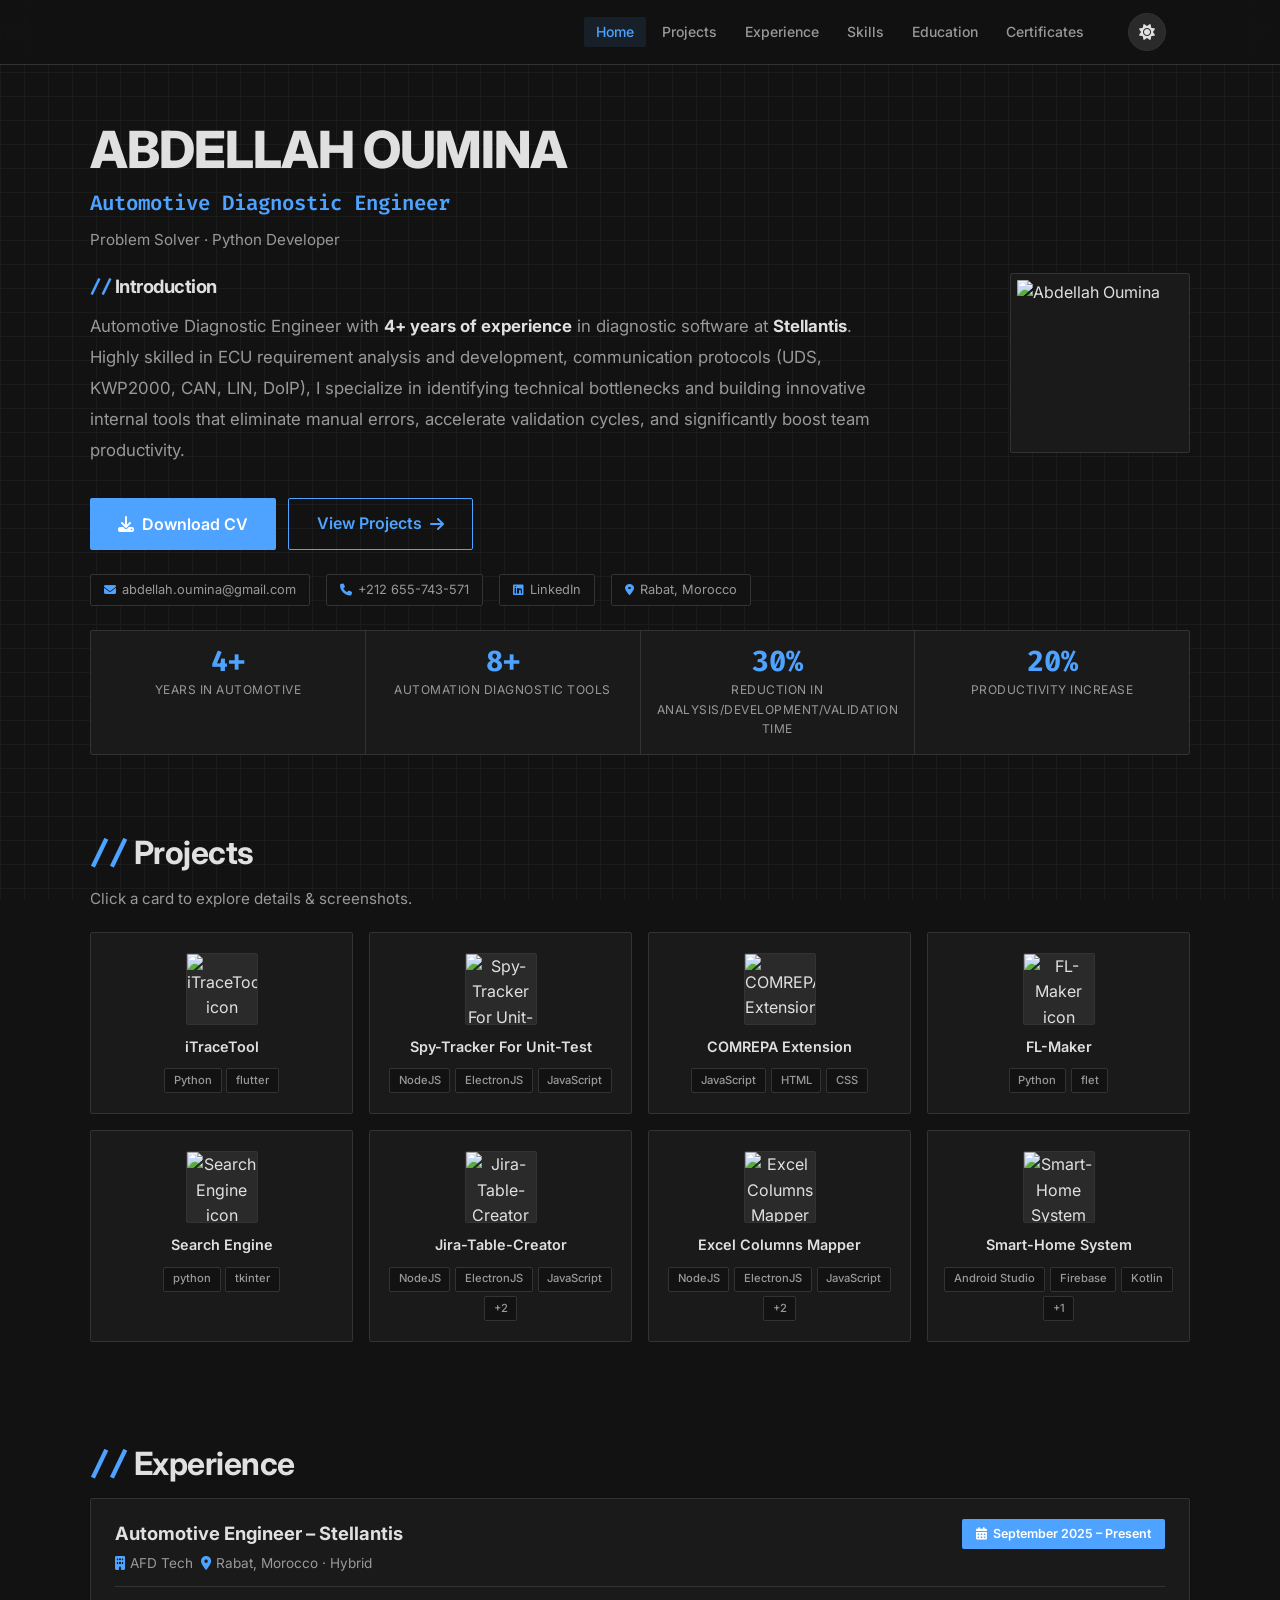
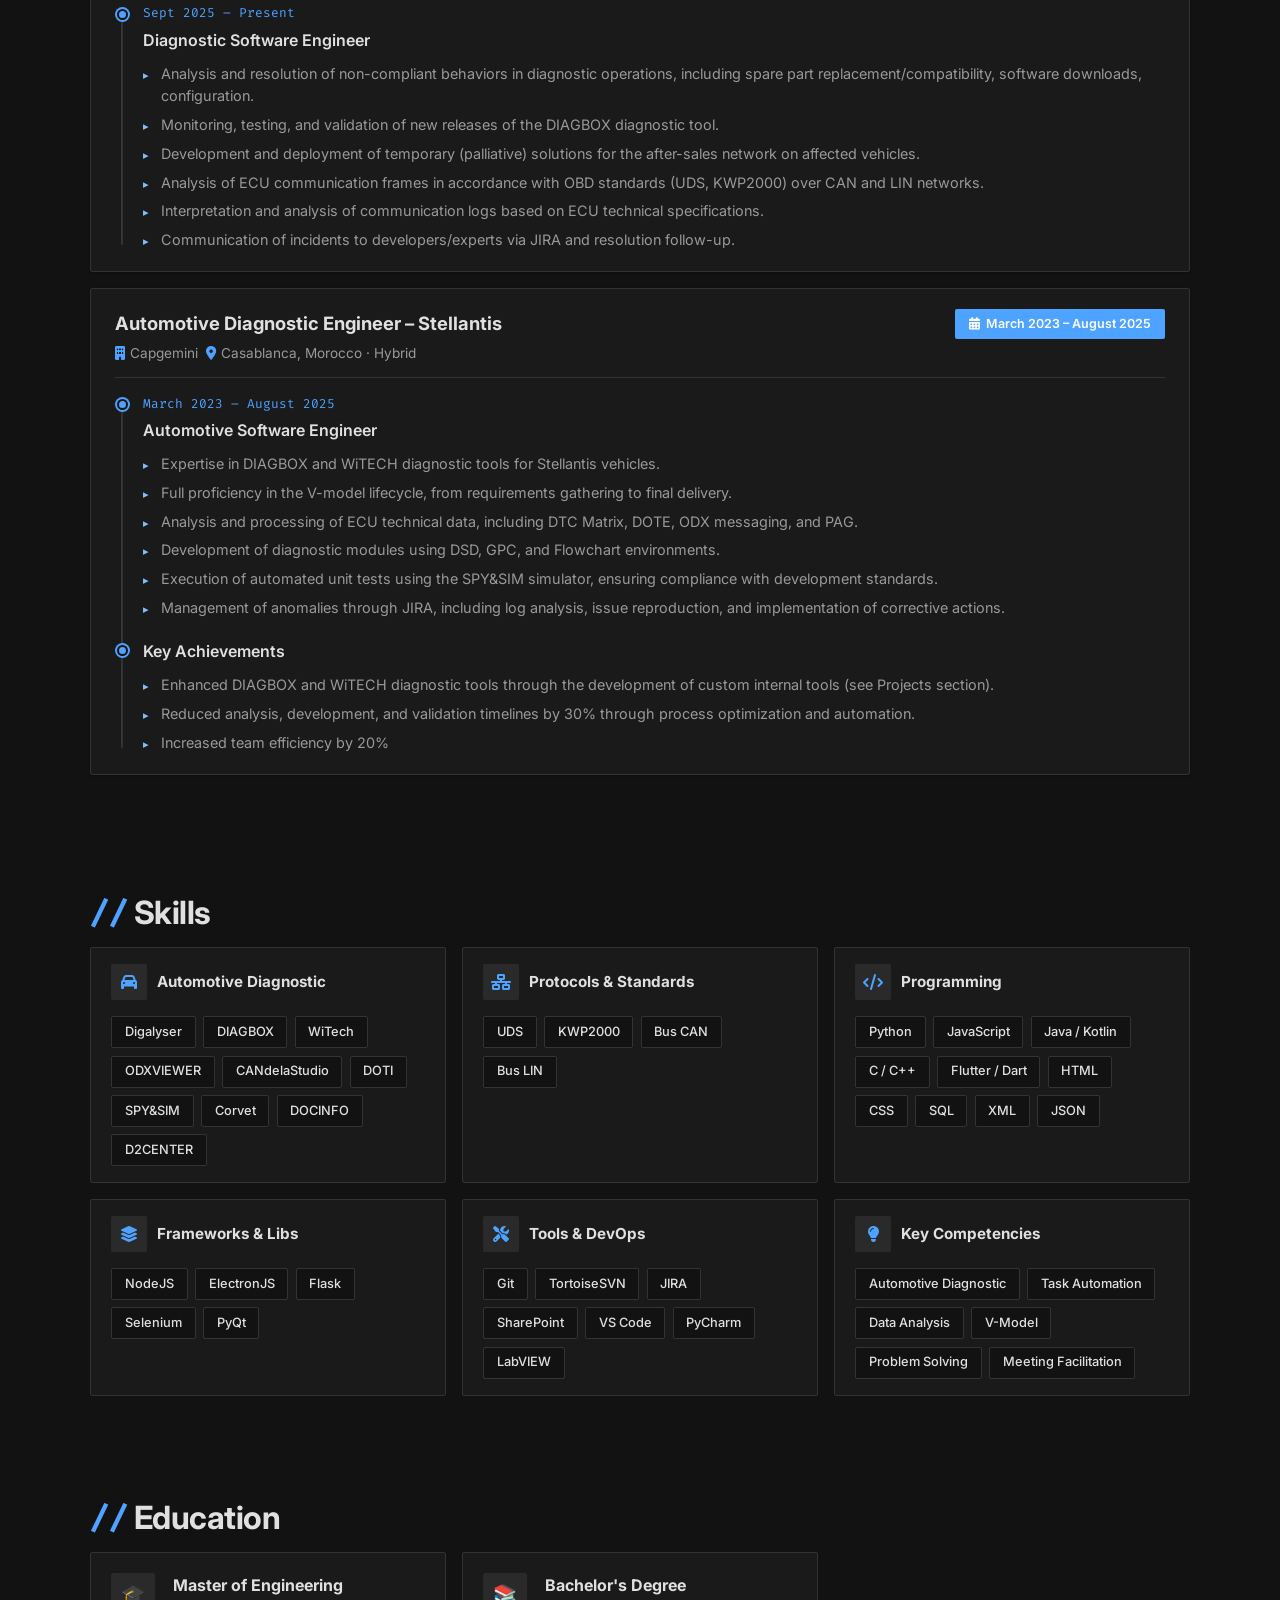
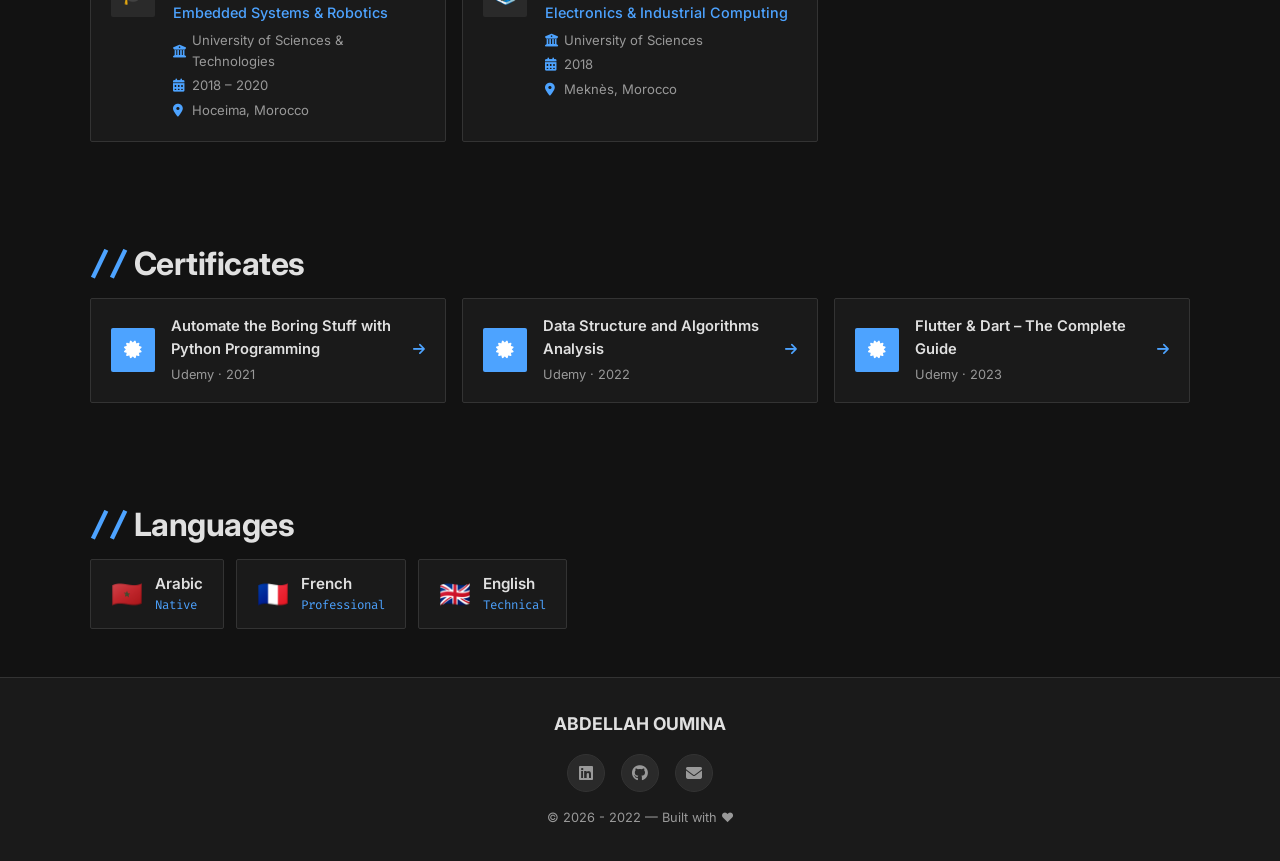
==== index.html @ 2c4d7de6 "new version" ====
<!DOCTYPE html>
<html lang="en">

<head>
  <meta charset="UTF-8" />
  <meta name="viewport" content="width=device-width, initial-scale=1.0" />
  <meta name="description"
    content="Abdellah Oumina – Automotive Software Diagnostic Engineer & Python/JS Developer based in Casablanca, Morocco." />
  <meta name="keywords"
    content="Abdellah Oumina, Automotive Software Engineer, Python Developer, ECU Diagnostic, Portfolio" />
  <meta property="og:title" content="Abdellah Oumina – Portfolio" />
  <meta property="og:description" content="Automotive Software Diagnostic Engineer · Python · JavaScript" />
  <meta property="og:image" content="assets/Thumbnail.png" />
  <meta property="og:url" content="https://abdellah-oumina.github.io/my_resume/" />
  <meta property="og:type" content="website" />

  <title>Abdellah Oumina – Portfolio</title>

  <!-- Fonts -->
  <link rel="preconnect" href="https://fonts.googleapis.com" />
  <link rel="preconnect" href="https://fonts.gstatic.com" crossorigin />
  <link
    href="https://fonts.googleapis.com/css2?family=Inter:wght@300;400;500;600;700;800&family=Fira+Code:wght@400;500&display=swap"
    rel="stylesheet" />

  <!-- Icons -->
  <link rel="stylesheet" href="https://cdnjs.cloudflare.com/ajax/libs/font-awesome/6.5.0/css/all.min.css" />

  <link rel="stylesheet" href="styles.css" />
</head>

<body class="dark">

  <!-- ── Navbar ─────────────────────────────────────────── -->
  <nav id="navbar" role="navigation" aria-label="Main navigation">
    <div class="nav-inner">
      <ul class="nav-links" id="nav-links">
        <li><a href="#hero" class="nav-link active">Home</a></li>
        <li><a href="#projects" class="nav-link">Projects</a></li>
        <li><a href="#experience" class="nav-link">Experience</a></li>
        <li><a href="#skills" class="nav-link">Skills</a></li>
        <li><a href="#education" class="nav-link">Education</a></li>
        <li><a href="#certificates" class="nav-link">Certificates</a></li>
      </ul>
      <div class="nav-actions">
        <button id="themeToggle" class="icon-btn" aria-label="Toggle dark/light mode" title="Toggle theme">
          <i class="fas fa-moon"></i>
        </button>

        <button id="menuToggle" class="icon-btn menu-toggle" aria-label="Toggle menu" aria-expanded="false">
          <i class="fas fa-bars"></i>
        </button>
      </div>
    </div>
    <!-- Mobile drawer -->
    <ul class="nav-drawer" id="nav-drawer" aria-hidden="true"></ul>
  </nav>

  <!-- ── Hero ───────────────────────────────────────────── -->
  <section id="hero" class="hero" aria-label="Introduction">
    <div class="hero-inner">
      <div class="hero-text">
        <h1 id="hero-name" class="hero-name">Loading…</h1>
        <h2 id="hero-title" class="hero-title"></h2>
        <p id="hero-subtitle" class="hero-subtitle"></p>

        <div class="hero-intro reveal" style="margin-bottom: 2rem;">
          <h3 class="section-title" style="font-size: 1.15rem; margin-bottom: 0.5rem; color: var(--text);"><span
              class="accent">//</span> Introduction</h3>
          <p id="about-text" class="about-text"></p>
        </div>

        <div class="hero-cta">
          <button id="hero-cv-btn" class="btn-primary large">
            <i class="fas fa-download"></i> Download CV
          </button>
          <a href="#projects" class="btn-ghost large">
            View Projects <i class="fas fa-arrow-right"></i>
          </a>
        </div>
        <div id="hero-contact" class="hero-contact-row"></div>
      </div>
      <div class="hero-photo-wrapper">
        <img id="hero-img" src="" alt="Abdellah Oumina" class="hero-photo" />
      </div>
    </div>
    <!-- Stats -->
    <div id="hero-stats" class="hero-stats-bar"></div>
  </section>

  <!-- ── Projects ───────────────────────────────────────── -->
  <section id="projects" class="section" aria-label="Projects">
    <div class="section-inner">
      <h2 class="section-title"><span class="accent">//</span> Projects</h2>
      <p class="section-sub">Click a card to explore details &amp; screenshots.</p>
      <div id="projects-grid" class="projects-grid"></div>
    </div>
  </section>

  <!-- ── Experience ─────────────────────────────────────── -->
  <section id="experience" class="section" aria-label="Professional Experience">
    <div class="section-inner">
      <h2 class="section-title"><span class="accent">//</span> Experience</h2>
      <div id="experience-container"></div>
    </div>
  </section>

  <!-- ── Skills ─────────────────────────────────────────── -->
  <section id="skills" class="section" aria-label="Skills">
    <div class="section-inner">
      <h2 class="section-title"><span class="accent">//</span> Skills</h2>
      <div id="skills-container" class="skills-container"></div>
    </div>
  </section>

  <!-- ── Education ──────────────────────────────────────── -->
  <section id="education" class="section" aria-label="Education">
    <div class="section-inner">
      <h2 class="section-title"><span class="accent">//</span> Education</h2>
      <div id="edu-container" class="edu-container"></div>
    </div>
  </section>

  <!-- ── Certificates ───────────────────────────────────── -->
  <section id="certificates" class="section" aria-label="Certificates">
    <div class="section-inner">
      <h2 class="section-title"><span class="accent">//</span> Certificates</h2>
      <div id="certs-container" class="certs-grid"></div>
    </div>
  </section>

  <!-- ── Languages ──────────────────────────────────────── -->
  <section id="languages" class="section" aria-label="Languages">
    <div class="section-inner">
      <h2 class="section-title"><span class="accent">//</span> Languages</h2>
      <div id="lang-container" class="lang-grid"></div>
    </div>
  </section>

  <!-- ── Footer ─────────────────────────────────────────── -->
  <footer class="footer">
    <div class="footer-inner">
      <p id="footer-name" class="footer-brand"></p>
      <div id="footer-links" class="footer-links"></div>
      <p class="footer-copy">© <span id="year"></span> — Built with ❤️</p>
    </div>
  </footer>

  <!-- ── Project Modal ──────────────────────────────────── -->
  <div id="project-modal" class="modal-overlay" role="dialog" aria-modal="true" aria-labelledby="modal-project-title"
    aria-hidden="true">
    <div class="modal-box">
      <button class="modal-close" id="modal-close-btn" aria-label="Close modal">&times;</button>
      <div class="modal-header">
        <img id="modal-icon" src="" alt="" class="modal-icon" />
        <div>
          <h3 id="modal-project-title" class="modal-title"></h3>
          <div id="modal-tech" class="modal-tech"></div>
        </div>
      </div>
      <p id="modal-desc" class="modal-desc"></p>
      <div id="modal-gallery" class="modal-gallery"></div>
    </div>
  </div>

  <!-- ── Image Lightbox ─────────────────────────────────── -->
  <div id="lightbox" class="lightbox" role="dialog" aria-modal="true" aria-label="Image preview" aria-hidden="true">
    <button class="lb-nav lb-prev" id="lb-prev" aria-label="Previous image"><i class="fas fa-chevron-left"></i></button>
    <img id="lb-img" src="" alt="Preview" class="lb-img" />
    <button class="lb-nav lb-next" id="lb-next" aria-label="Next image"><i class="fas fa-chevron-right"></i></button>
    <button class="lb-close" id="lb-close" aria-label="Close preview">&times;</button>
    <div class="lb-counter" id="lb-counter"></div>
  </div>

  <!-- Scripts (order matters: data first, then app) -->
  <script src="data.js"></script>
  <script src="app.js"></script>
</body>

</html>
---- styles.css ----
/* ============================================================
   DESIGN TOKENS
   ============================================================ */
:root {
  /* Palette – Classic Light */
  --bg: #ffffff;
  --bg-alt: #f9f9f9;
  --surface: #ffffff;
  --surface-2: #f2f2f2;
  --border: #e0e0e0;
  --text: #333333;
  --text-muted: #666666;
  --accent: #0056b3;
  --accent-2: #003d82;
  --accent-glow: rgba(0, 86, 179, .1);
  --nav-bg: rgba(255, 255, 255, .95);
  --card-shadow: 0 1px 3px rgba(0, 0, 0, .1);
  --card-hover: 0 4px 6px rgba(0, 0, 0, .15);

  /* Shared - Classic Sharp Corners */
  --radius: 2px;
  --radius-sm: 2px;
  --radius-pill: 2px;
  --transition: .2s ease;
  --max-w: 1100px;
  --nav-h: 64px;
  --font: 'Inter', system-ui, sans-serif;
  --mono: 'Fira Code', 'Courier New', monospace;
}

/* Dark theme */
body.dark {
  --bg: #121212;
  --bg-alt: #1e1e1e;
  --surface: #1a1a1a;
  --surface-2: #2a2a2a;
  --border: #333333;
  --text: #e0e0e0;
  --text-muted: #999999;
  --accent: #4da3ff;
  --accent-2: #80bfff;
  --accent-glow: rgba(77, 163, 255, .1);
  --nav-bg: rgba(18, 18, 18, .95);
  --card-shadow: 0 1px 3px rgba(0, 0, 0, .3);
  --card-hover: 0 4px 6px rgba(0, 0, 0, .4);
}

/* ============================================================
   RESET & BASE
   ============================================================ */
*,
*::before,
*::after {
  box-sizing: border-box;
  margin: 0;
  padding: 0;
}

html {
  scroll-behavior: smooth;
  font-size: 16px;
}

body {
  font-family: var(--font);
  background: var(--bg);
  color: var(--text);
  line-height: 1.6;
  transition: background var(--transition), color var(--transition);
  overflow-x: hidden;
  position: relative;
}

body::before {
  content: '';
  position: fixed;
  inset: 0;
  background-image:
    linear-gradient(var(--border) 1px, transparent 1px),
    linear-gradient(90deg, var(--border) 1px, transparent 1px);
  background-size: 24px 24px;
  opacity: 0.3;
  pointer-events: none;
  z-index: -1;
}

img {
  display: block;
  max-width: 100%;
}

a {
  color: inherit;
  text-decoration: none;
}

ul {
  list-style: none;
}

button {
  font-family: inherit;
  cursor: pointer;
  border: none;
  background: none;
}

/* scrollbar */
::-webkit-scrollbar {
  width: 6px;
}

::-webkit-scrollbar-track {
  background: var(--bg);
}

::-webkit-scrollbar-thumb {
  background: var(--accent);
  border-radius: 3px;
}

/* ============================================================
   TYPOGRAPHY HELPERS
   ============================================================ */
.accent {
  color: var(--accent);
  font-family: var(--mono);
}

.section-title {
  font-size: clamp(1.5rem, 3vw, 2rem);
  font-weight: 700;
  margin-bottom: .5rem;
  letter-spacing: -.5px;
}

.section-sub {
  color: var(--text-muted);
  margin-bottom: 1.25rem;
  font-size: .95rem;
}

/* ============================================================
   BUTTONS
   ============================================================ */
.btn-primary {
  display: inline-flex;
  align-items: center;
  gap: .5rem;
  background: var(--accent);
  color: #fff;
  padding: .55rem 1.25rem;
  border-radius: var(--radius-sm);
  font-size: .9rem;
  font-weight: 600;
  transition: box-shadow var(--transition), background var(--transition);
}

.btn-primary:hover {
  background: var(--accent-2);
}

.btn-primary.large {
  padding: .75rem 1.75rem;
  font-size: 1rem;
}

.btn-ghost {
  display: inline-flex;
  align-items: center;
  gap: .5rem;
  border: 1px solid var(--accent);
  color: var(--accent);
  padding: .55rem 1.25rem;
  border-radius: var(--radius-sm);
  font-size: .9rem;
  font-weight: 600;
  transition: background var(--transition), color var(--transition);
}

.btn-ghost:hover {
  background: var(--accent);
  color: #fff;
}

.btn-ghost.large {
  padding: .75rem 1.75rem;
  font-size: 1rem;
}

.icon-btn {
  width: 38px;
  height: 38px;
  border-radius: 50%;
  display: flex;
  align-items: center;
  justify-content: center;
  background: var(--surface-2);
  color: var(--text);
  font-size: 1rem;
  transition: background var(--transition), transform var(--transition);
  border: 1px solid var(--border);
}

.icon-btn:hover {
  background: var(--accent);
  color: #fff;
  transform: scale(1.1);
}

/* ============================================================
   NAVBAR
   ============================================================ */
#navbar {
  position: fixed;
  top: 0;
  left: 0;
  right: 0;
  z-index: 900;
  background: var(--nav-bg);
  backdrop-filter: blur(16px);
  -webkit-backdrop-filter: blur(16px);
  border-bottom: 1px solid var(--border);
  transition: box-shadow var(--transition);
}

#navbar.scrolled {
  box-shadow: 0 4px 24px rgba(0, 0, 0, .15);
}

.nav-inner {
  max-width: var(--max-w);
  margin: 0 auto;
  height: var(--nav-h);
  padding: 0 1.5rem;
  display: flex;
  align-items: center;
  gap: 1rem;
}

.nav-logo {
  font-weight: 800;
  font-size: 1.2rem;
  color: var(--accent);
  letter-spacing: 1px;
  flex-shrink: 0;
}

.nav-links {
  display: flex;
  gap: .25rem;
  margin-left: auto;
}

.nav-link {
  padding: .4rem .75rem;
  border-radius: var(--radius-sm);
  font-size: .875rem;
  font-weight: 500;
  color: var(--text-muted);
  transition: color var(--transition), background var(--transition);
}

.nav-link:hover,
.nav-link.active {
  color: var(--accent);
  background: var(--accent-glow);
}

.nav-actions {
  display: flex;
  align-items: center;
  gap: .5rem;
  margin-left: 1rem;
}

.menu-toggle {
  display: none;
}

/* Mobile drawer */
.nav-drawer {
  display: none;
  flex-direction: column;
  gap: .25rem;
  padding: .75rem 1.5rem 1rem;
  border-top: 1px solid var(--border);
}

.nav-drawer.open {
  display: flex;
}

.nav-drawer .nav-link {
  display: block;
  padding: .6rem .75rem;
  font-size: .95rem;
}

/* ============================================================
   HERO
   ============================================================ */
.hero {
  position: relative;
  min-height: auto;
  display: flex;
  flex-direction: column;
  justify-content: center;
  padding: calc(var(--nav-h) + 3.5rem) 1.5rem 1.5rem;
  overflow: hidden;
}

.hero-inner {
  position: relative;
  max-width: var(--max-w);
  margin: 0 auto;
  width: 100%;
  display: flex;
  align-items: center;
  gap: 3rem;
}

.hero-text {
  flex: 1;
}

.hero-greeting {
  font-size: 1.1rem;
  color: var(--text-muted);
  margin-bottom: .5rem;
}

.hero-name {
  font-size: clamp(2rem, 5vw, 3.2rem);
  font-weight: 800;
  letter-spacing: -1px;
  color: var(--text);
  line-height: 1.15;
  margin-bottom: .5rem;
}

.hero-title {
  font-size: clamp(1rem, 2.5vw, 1.3rem);
  font-weight: 600;
  color: var(--accent);
  font-family: var(--mono);
  margin-bottom: .5rem;
}

.hero-subtitle {
  color: var(--text-muted);
  font-size: .95rem;
  margin-bottom: 1.25rem;
  max-width: 480px;
}

.hero-cta {
  display: flex;
  flex-wrap: wrap;
  gap: .75rem;
  margin-bottom: 1.5rem;
}

.hero-contact-row {
  display: flex;
  flex-wrap: wrap;
  gap: 1rem;
  margin-top: .5rem;
}

.contact-chip {
  display: inline-flex;
  align-items: center;
  gap: .4rem;
  font-size: .8rem;
  color: var(--text-muted);
  background: var(--bg);
  border: 1px solid var(--border);
  border-radius: var(--radius-sm);
  padding: .3rem .8rem;
  transition: color var(--transition), border-color var(--transition);
}

.contact-chip i {
  color: var(--accent);
  font-size: .75rem;
}

.contact-chip:hover {
  color: var(--accent);
  border-color: var(--accent);
}

/* Photo */
.hero-photo-wrapper {
  position: relative;
  flex-shrink: 0;
  width: 180px;
  height: 180px;
  border-radius: var(--radius);
  background: var(--surface);
  border: 1px solid var(--border);
  padding: 6px;
  display: flex;
  align-items: center;
  justify-content: center;
}

.hero-photo-ring {
  display: none;
}

.hero-photo {
  width: 100%;
  height: 100%;
  border-radius: calc(var(--radius) - 1px);
  object-fit: cover;
  display: block;
}

/* Stats bar */
.hero-stats-bar {
  position: relative;
  max-width: var(--max-w);
  margin: 1.5rem auto 0;
  width: 100%;
  display: grid;
  grid-template-columns: repeat(4, 1fr);
  gap: 1px;
  background: var(--border);
  border: 1px solid var(--border);
  border-radius: var(--radius);
  overflow: hidden;
}

.stat-item {
  background: var(--surface);
  padding: 1rem;
  text-align: center;
  transition: background var(--transition);
}

.stat-item:hover {
  background: var(--surface-2);
}

.stat-value {
  font-size: 1.8rem;
  font-weight: 800;
  color: var(--accent);
  line-height: 1;
  font-family: var(--mono);
}

.stat-label {
  font-size: .75rem;
  color: var(--text-muted);
  margin-top: .3rem;
  text-transform: uppercase;
  letter-spacing: .5px;
}

/* ============================================================
   SECTIONS
   ============================================================ */
.section {
  padding: 3rem 1.5rem;
}

.section-inner {
  max-width: var(--max-w);
  margin: 0 auto;
}

/* About */
.about-text {
  font-size: 1.05rem;
  line-height: 1.85;
  color: var(--text-muted);
  max-width: 800px;
  padding: 0;
}

.about-text strong {
  color: var(--text);
}

/* ============================================================
   EXPERIENCE
   ============================================================ */
.exp-card {
  background: var(--surface);
  border: 1px solid var(--border);
  border-radius: var(--radius);
  padding: 1.25rem 1.5rem;
  margin-bottom: 1rem;
  box-shadow: var(--card-shadow);
}

.exp-header {
  display: flex;
  align-items: flex-start;
  justify-content: space-between;
  flex-wrap: wrap;
  gap: .5rem;
  margin-bottom: 1rem;
  padding-bottom: .75rem;
  border-bottom: 1px solid var(--border);
}

.exp-title {
  font-size: 1.15rem;
  font-weight: 700;
  color: var(--text);
  margin-bottom: .25rem;
}

.exp-meta {
  font-size: .85rem;
  color: var(--text-muted);
  display: flex;
  flex-wrap: wrap;
  gap: .5rem;
  align-items: center;
}

.exp-meta span {
  display: flex;
  align-items: center;
  gap: .3rem;
}

.exp-meta i {
  color: var(--accent);
}

.exp-badge {
  font-size: .78rem;
  font-weight: 600;
  background: var(--accent);
  color: #fff;
  padding: .3rem .85rem;
  border-radius: var(--radius-sm);
  white-space: nowrap;
  flex-shrink: 0;
}

/* Timeline */
.timeline {
  position: relative;
  padding-left: 1.75rem;
}

.timeline::before {
  content: '';
  position: absolute;
  left: 6px;
  top: 6px;
  bottom: 6px;
  width: 2px;
  background: var(--border);
  border-radius: 1px;
}

.timeline-item {
  position: relative;
  margin-bottom: 1.25rem;
}

.timeline-item:last-child {
  margin-bottom: 0;
}

.timeline-item::before {
  content: '';
  position: absolute;
  left: -1.64rem;
  top: .35rem;
  width: 11px;
  height: 11px;
  border-radius: 50%;
  background: var(--accent);
  border: 2px solid var(--bg);
  box-shadow: 0 0 0 2px var(--accent);
}

.timeline-period {
  font-size: .8rem;
  font-family: var(--mono);
  color: var(--accent);
  margin-bottom: .25rem;
}

.timeline-role {
  font-size: 1rem;
  font-weight: 600;
  color: var(--text);
  margin-bottom: .6rem;
}

.timeline-list {
  list-style: none;
  display: flex;
  flex-direction: column;
  gap: .4rem;
}

.timeline-list li {
  position: relative;
  padding-left: 1.1rem;
  font-size: .9rem;
  color: var(--text-muted);
  line-height: 1.55;
}

.timeline-list li::before {
  content: '▸';
  position: absolute;
  left: 0;
  color: var(--accent-2);
  font-size: .7rem;
  top: .25rem;
}

.timeline-list li strong {
  color: var(--text);
}

/* ============================================================
   PROJECTS GRID
   ============================================================ */
.projects-grid {
  display: grid;
  grid-template-columns: repeat(auto-fill, minmax(210px, 1fr));
  gap: 1rem;
}

.project-card {
  background: var(--surface);
  border: 1px solid var(--border);
  border-radius: var(--radius);
  padding: 1.25rem 1rem;
  display: flex;
  flex-direction: column;
  align-items: center;
  gap: .65rem;
  text-align: center;
  cursor: pointer;
  transition: transform var(--transition), box-shadow var(--transition), border-color var(--transition);
}

.project-card:hover {
  transform: translateY(-2px);
  border-color: var(--accent);
}

.project-icon-wrap {
  width: 72px;
  height: 72px;
  border-radius: var(--radius-sm);
  overflow: hidden;
  display: flex;
  align-items: center;
  justify-content: center;
  background: var(--surface-2);
  border: 1px solid var(--border);
}

.project-icon-wrap img {
  width: 100%;
  height: 100%;
  object-fit: contain;
}

.project-card-name {
  font-size: .9rem;
  font-weight: 600;
  color: var(--text);
}

.project-card-tags {
  display: flex;
  flex-wrap: wrap;
  gap: .3rem;
  justify-content: center;
}

.tag {
  font-size: .7rem;
  font-weight: 500;
  padding: .15rem .55rem;
  border-radius: var(--radius-sm);
  background: var(--bg);
  color: var(--text-muted);
  border: 1px solid var(--border);
}

.tag.accent-tag {
  background: var(--surface);
  color: var(--accent);
  border-color: var(--accent);
}

/* ============================================================
   SKILLS
   ============================================================ */
.skills-container {
  display: grid;
  grid-template-columns: repeat(auto-fill, minmax(280px, 1fr));
  gap: 1rem;
}

.skill-card {
  background: var(--surface);
  border: 1px solid var(--border);
  border-radius: var(--radius);
  padding: 1rem 1.25rem;
  transition: box-shadow var(--transition), transform var(--transition);
}

.skill-card:hover {
  transform: translateY(-2px);
  border-color: var(--accent);
}

.skill-card-header {
  display: flex;
  align-items: center;
  gap: .65rem;
  margin-bottom: 1rem;
}

.skill-card-icon {
  width: 36px;
  height: 36px;
  display: flex;
  align-items: center;
  justify-content: center;
  border-radius: var(--radius-sm);
  background: var(--surface-2);
  color: var(--accent);
  font-size: 1rem;
  flex-shrink: 0;
}

.skill-card-header h3 {
  font-size: .95rem;
  font-weight: 700;
  color: var(--text);
}

.skill-tags {
  display: flex;
  flex-wrap: wrap;
  gap: .45rem;
}

.skill-badge {
  font-size: .8rem;
  font-weight: 500;
  padding: .3rem .8rem;
  border-radius: var(--radius-sm);
  background: var(--bg);
  color: var(--text);
  border: 1px solid var(--border);
  transition: background var(--transition), color var(--transition), border-color var(--transition);
}

.skill-badge:hover {
  background: var(--surface-2);
  color: var(--accent);
  border-color: var(--accent);
}

/* ============================================================
   EDUCATION
   ============================================================ */
.edu-container {
  display: grid;
  grid-template-columns: repeat(auto-fill, minmax(340px, 1fr));
  gap: 1rem;
}

.edu-card {
  background: var(--surface);
  border: 1px solid var(--border);
  border-radius: var(--radius);
  padding: 1.25rem;
  display: flex;
  gap: 1.1rem;
  transition: box-shadow var(--transition), transform var(--transition);
}

.edu-card:hover {
  transform: translateY(-2px);
  border-color: var(--accent);
}

.edu-icon {
  width: 44px;
  height: 44px;
  flex-shrink: 0;
  display: flex;
  align-items: center;
  justify-content: center;
  border-radius: var(--radius-sm);
  background: var(--surface-2);
  color: var(--text);
  font-size: 1.2rem;
}

.edu-degree {
  font-size: 1rem;
  font-weight: 700;
  color: var(--text);
  margin-bottom: .15rem;
}

.edu-field {
  font-size: .9rem;
  color: var(--accent);
  margin-bottom: .4rem;
  font-weight: 500;
}

.edu-meta {
  font-size: .82rem;
  color: var(--text-muted);
  display: flex;
  flex-direction: column;
  gap: .2rem;
}

.edu-meta span {
  display: flex;
  align-items: center;
  gap: .35rem;
}

.edu-meta i {
  color: var(--accent);
  width: 14px;
}

/* ============================================================
   CERTIFICATES
   ============================================================ */
.certs-grid {
  display: grid;
  grid-template-columns: repeat(auto-fill, minmax(300px, 1fr));
  gap: 1rem;
}

.cert-card {
  background: var(--surface);
  border: 1px solid var(--border);
  border-radius: var(--radius);
  padding: 1rem 1.25rem;
  display: flex;
  align-items: center;
  gap: 1rem;
  cursor: pointer;
  transition: transform var(--transition), box-shadow var(--transition), border-color var(--transition);
  text-decoration: none;
}

.cert-card:hover {
  transform: translateY(-2px);
  border-color: var(--accent);
}

.cert-icon {
  width: 44px;
  height: 44px;
  flex-shrink: 0;
  display: flex;
  align-items: center;
  justify-content: center;
  border-radius: var(--radius-sm);
  background: var(--accent);
  color: #fff;
  font-size: 1.1rem;
}

.cert-name {
  font-size: .92rem;
  font-weight: 600;
  color: var(--text);
  margin-bottom: .2rem;
}

.cert-meta {
  font-size: .8rem;
  color: var(--text-muted);
}

.cert-link-hint {
  margin-left: auto;
  color: var(--accent);
  font-size: .85rem;
  transition: transform var(--transition);
}

.cert-card:hover .cert-link-hint {
  transform: translateX(4px);
}

/* ============================================================
   LANGUAGES
   ============================================================ */
.lang-grid {
  display: flex;
  flex-wrap: wrap;
  gap: 0.75rem;
}

.lang-card {
  background: var(--surface);
  border: 1px solid var(--border);
  border-radius: var(--radius);
  padding: 0.75rem 1.25rem;
  display: flex;
  align-items: center;
  gap: .75rem;
  transition: box-shadow var(--transition), transform var(--transition);
}

.lang-card:hover {
  transform: translateY(-3px);
  box-shadow: var(--card-hover);
}

.lang-flag {
  font-size: 1.6rem;
  line-height: 1;
}

.lang-name {
  font-size: .95rem;
  font-weight: 600;
  color: var(--text);
}

.lang-level {
  font-size: .78rem;
  color: var(--accent);
  font-family: var(--mono);
}

/* ============================================================
   FOOTER
   ============================================================ */
.footer {
  background: var(--surface);
  border-top: 1px solid var(--border);
  padding: 2rem 1.5rem;
}

.footer-inner {
  max-width: var(--max-w);
  margin: 0 auto;
  display: flex;
  flex-direction: column;
  align-items: center;
  gap: 1rem;
  text-align: center;
}

.footer-brand {
  font-size: 1.1rem;
  font-weight: 700;
  color: var(--text);
}

.footer-links {
  display: flex;
  gap: 1rem;
}

.footer-link {
  width: 38px;
  height: 38px;
  display: flex;
  align-items: center;
  justify-content: center;
  border-radius: 50%;
  background: var(--surface-2);
  border: 1px solid var(--border);
  color: var(--text-muted);
  font-size: 1rem;
  transition: background var(--transition), color var(--transition), transform var(--transition);
}

.footer-link:hover {
  background: var(--accent);
  color: #fff;
  border-color: transparent;
  transform: scale(1.15);
}

.footer-copy {
  font-size: .8rem;
  color: var(--text-muted);
}

/* ============================================================
   PROJECT MODAL
   ============================================================ */
.modal-overlay {
  position: fixed;
  inset: 0;
  z-index: 1000;
  background: rgba(0, 0, 0, .75);
  backdrop-filter: blur(8px);
  -webkit-backdrop-filter: blur(8px);
  display: flex;
  align-items: center;
  justify-content: center;
  padding: 1rem;
  opacity: 0;
  visibility: hidden;
  transition: opacity .25s ease, visibility .25s ease;
}

.modal-overlay.open {
  opacity: 1;
  visibility: visible;
}

.modal-overlay.open .modal-box {
  transform: translateY(0) scale(1);
}

.modal-box {
  position: relative;
  background: var(--surface);
  border: 1px solid var(--border);
  border-radius: var(--radius);
  padding: 2rem;
  width: 100%;
  max-width: 780px;
  max-height: 88vh;
  overflow-y: auto;
  transform: translateY(20px) scale(.97);
  transition: transform .3s cubic-bezier(.34, 1.56, .64, 1);
  box-shadow: 0 24px 60px rgba(0, 0, 0, .4);
}

.modal-close {
  position: absolute;
  top: 1rem;
  right: 1rem;
  width: 34px;
  height: 34px;
  border-radius: 50%;
  background: var(--surface-2);
  border: 1px solid var(--border);
  color: var(--text);
  font-size: 1.2rem;
  display: flex;
  align-items: center;
  justify-content: center;
  transition: background var(--transition), transform var(--transition);
  z-index: 10;
}

.modal-close:hover {
  background: var(--accent);
  color: #fff;
  transform: rotate(90deg);
}

.modal-header {
  display: flex;
  align-items: center;
  gap: 1rem;
  margin-bottom: 1rem;
  padding-bottom: 1rem;
  border-bottom: 1px solid var(--border);
}

.modal-icon {
  width: 56px;
  height: 56px;
  border-radius: var(--radius-sm);
  object-fit: contain;
  background: var(--surface-2);
  border: 1px solid var(--border);
}

.modal-title {
  font-size: 1.25rem;
  font-weight: 700;
  color: var(--text);
}

.modal-tech {
  display: flex;
  flex-wrap: wrap;
  gap: .4rem;
  margin-top: .4rem;
}

.modal-desc {
  font-size: .92rem;
  line-height: 1.75;
  color: var(--text-muted);
  margin-bottom: 1.5rem;
}

.modal-desc strong {
  color: var(--text);
}

.modal-gallery {
  display: grid;
  grid-template-columns: repeat(auto-fill, minmax(200px, 1fr));
  gap: .75rem;
}

.gallery-item {
  aspect-ratio: 16/10;
  overflow: hidden;
  border-radius: var(--radius-sm);
  cursor: pointer;
  border: 1px solid var(--border);
}

.gallery-item img {
  width: 100%;
  height: 100%;
  object-fit: cover;
  transition: transform .35s ease;
}

.gallery-item:hover img {
  transform: scale(1.06);
}

/* modal scrollbar */
.modal-box::-webkit-scrollbar {
  width: 5px;
}

.modal-box::-webkit-scrollbar-thumb {
  background: var(--accent);
  border-radius: 3px;
}

/* ============================================================
   LIGHTBOX
   ============================================================ */
.lightbox {
  position: fixed;
  inset: 0;
  z-index: 1100;
  background: rgba(0, 0, 0, .94);
  backdrop-filter: blur(10px);
  -webkit-backdrop-filter: blur(10px);
  display: flex;
  align-items: center;
  justify-content: center;
  opacity: 0;
  visibility: hidden;
  transition: opacity .25s ease, visibility .25s ease;
}

.lightbox.open {
  opacity: 1;
  visibility: visible;
}

.lb-img {
  max-width: 90vw;
  max-height: 85vh;
  object-fit: contain;
  border-radius: var(--radius-sm);
  box-shadow: 0 8px 40px rgba(0, 0, 0, .5);
  transition: opacity .2s;
}

.lb-nav {
  position: absolute;
  top: 50%;
  transform: translateY(-50%);
  width: 44px;
  height: 44px;
  border-radius: 50%;
  background: rgba(107, 138, 255, .7);
  color: #fff;
  font-size: 1rem;
  display: flex;
  align-items: center;
  justify-content: center;
  transition: background var(--transition), transform var(--transition);
  z-index: 10;
}

.lb-nav:hover {
  background: var(--accent);
  transform: translateY(-50%) scale(1.1);
}

.lb-prev {
  left: 1.5rem;
}

.lb-next {
  right: 1.5rem;
}

.lb-close {
  position: absolute;
  top: 1.25rem;
  right: 1.5rem;
  width: 40px;
  height: 40px;
  border-radius: 50%;
  background: rgba(107, 138, 255, .7);
  color: #fff;
  font-size: 1.5rem;
  display: flex;
  align-items: center;
  justify-content: center;
  transition: background var(--transition), transform var(--transition);
  z-index: 10;
}

.lb-close:hover {
  background: var(--accent);
  transform: rotate(90deg);
}

.lb-counter {
  position: absolute;
  bottom: 1.5rem;
  left: 50%;
  transform: translateX(-50%);
  background: rgba(107, 138, 255, .7);
  color: #fff;
  padding: .35rem 1rem;
  border-radius: var(--radius-pill);
  font-size: .82rem;
  font-family: var(--mono);
}

/* ============================================================
   SCROLL REVEAL ANIMATION
   ============================================================ */
.reveal {
  opacity: 0;
  transform: translateY(28px);
  transition: opacity .55s ease, transform .55s ease;
}

.reveal.visible {
  opacity: 1;
  transform: translateY(0);
}

/* ============================================================
   RESPONSIVE
   ============================================================ */
@media (max-width: 768px) {
  :root {
    --nav-h: 58px;
  }

  .nav-links {
    display: none;
  }

  .menu-toggle {
    display: flex;
  }

  .hero-inner {
    flex-direction: column-reverse;
    align-items: center;
    text-align: center;
    gap: 2rem;
  }

  .hero-subtitle {
    margin: 0 auto 1.5rem;
  }

  .hero-cta {
    justify-content: center;
  }

  .hero-contact-row {
    justify-content: center;
  }

  .hero-photo {
    width: 160px;
    height: 160px;
  }

  .hero-photo-ring {
    inset: -6px;
  }

  .hero-stats-bar {
    grid-template-columns: repeat(2, 1fr);
  }

  .exp-header {
    flex-direction: column;
  }

  .edu-container {
    grid-template-columns: 1fr;
  }
}

@media (max-width: 480px) {
  .hero-stats-bar {
    grid-template-columns: 1fr 1fr;
  }

  .projects-grid {
    grid-template-columns: repeat(2, 1fr);
  }

  .modal-box {
    padding: 1.25rem;
  }

  .lb-prev {
    left: .5rem;
  }

  .lb-next {
    right: .5rem;
  }
}

/* ============================================================
   PRINT
   ============================================================ */
@media print {

  #navbar,
  .hero-photo-ring,
  .hero-orb,
  .hero-bg-grid,
  #themeToggle,
  #downloadCV,
  #menuToggle,
  .modal-overlay,
  .lightbox {
    display: none !important;
  }

  .section {
    padding: 1.5rem 0;
  }

  .hero {
    min-height: unset;
    padding-top: 1rem;
  }
}
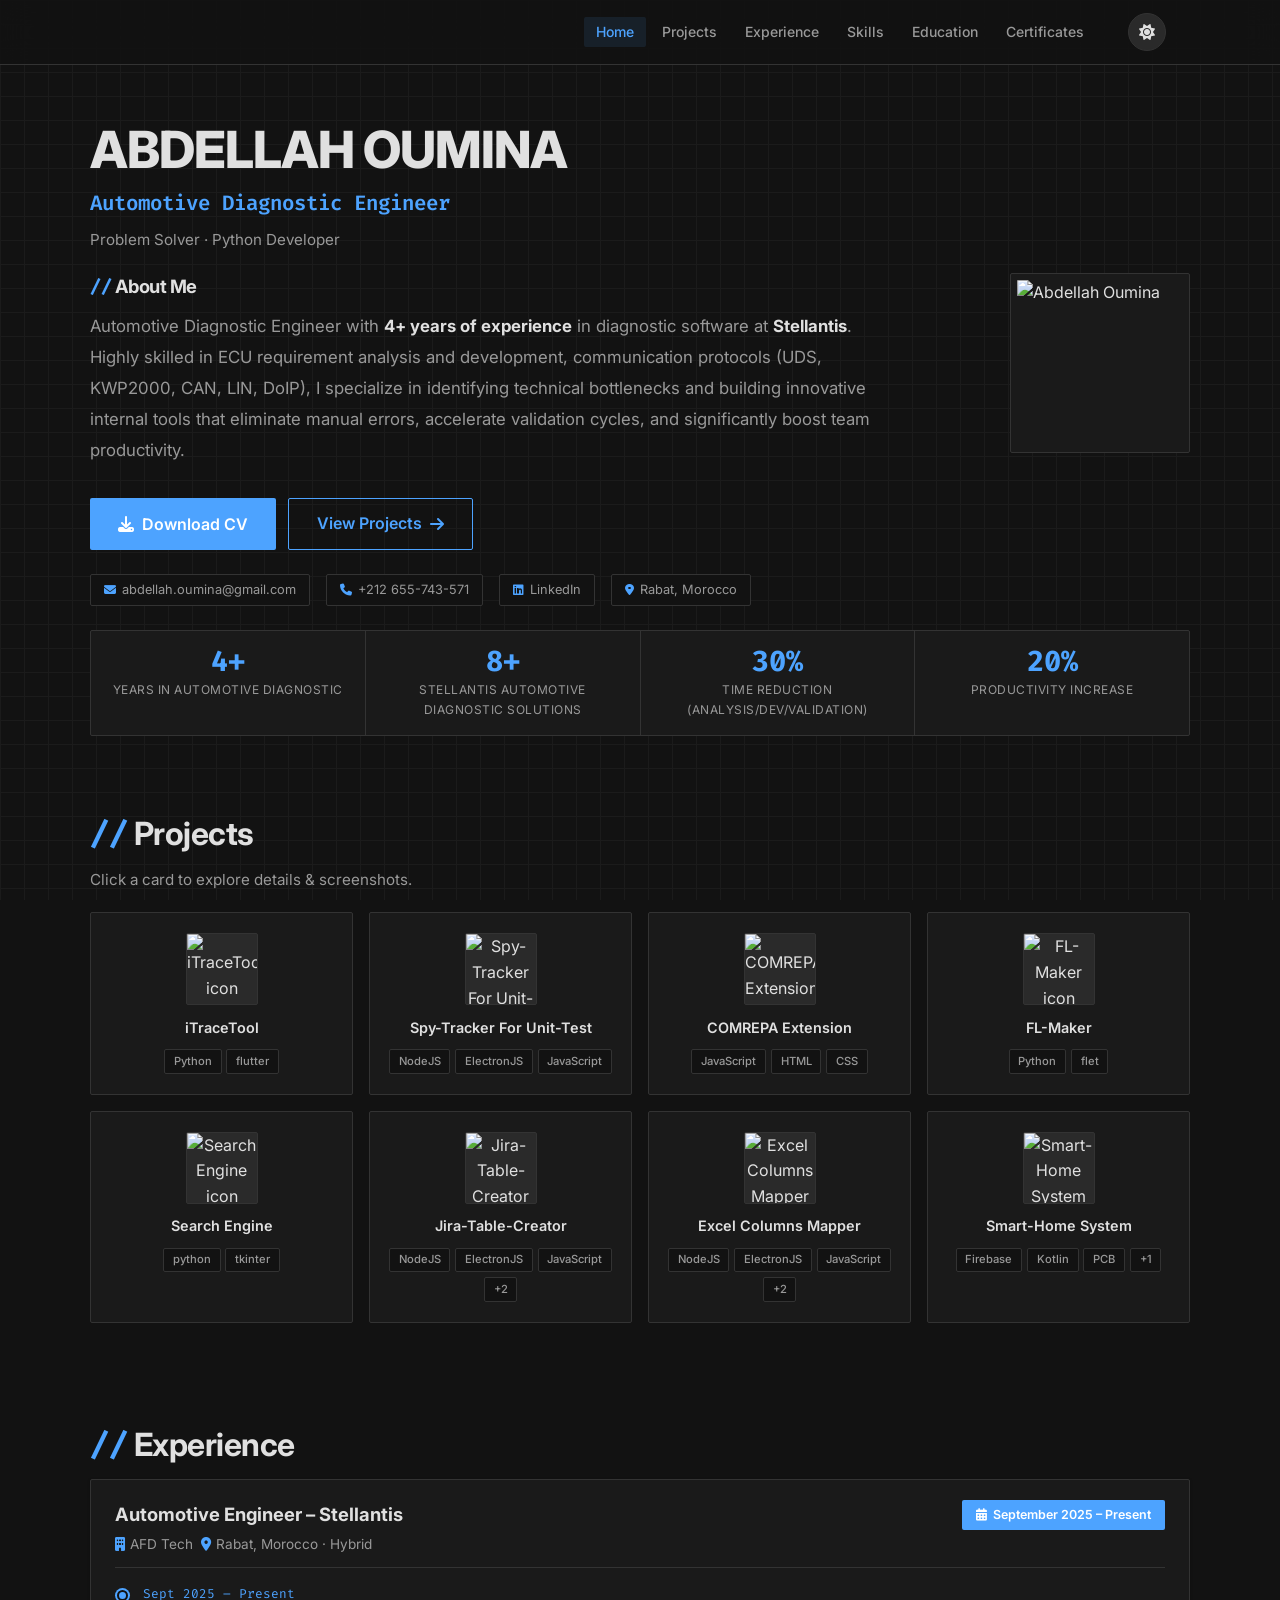
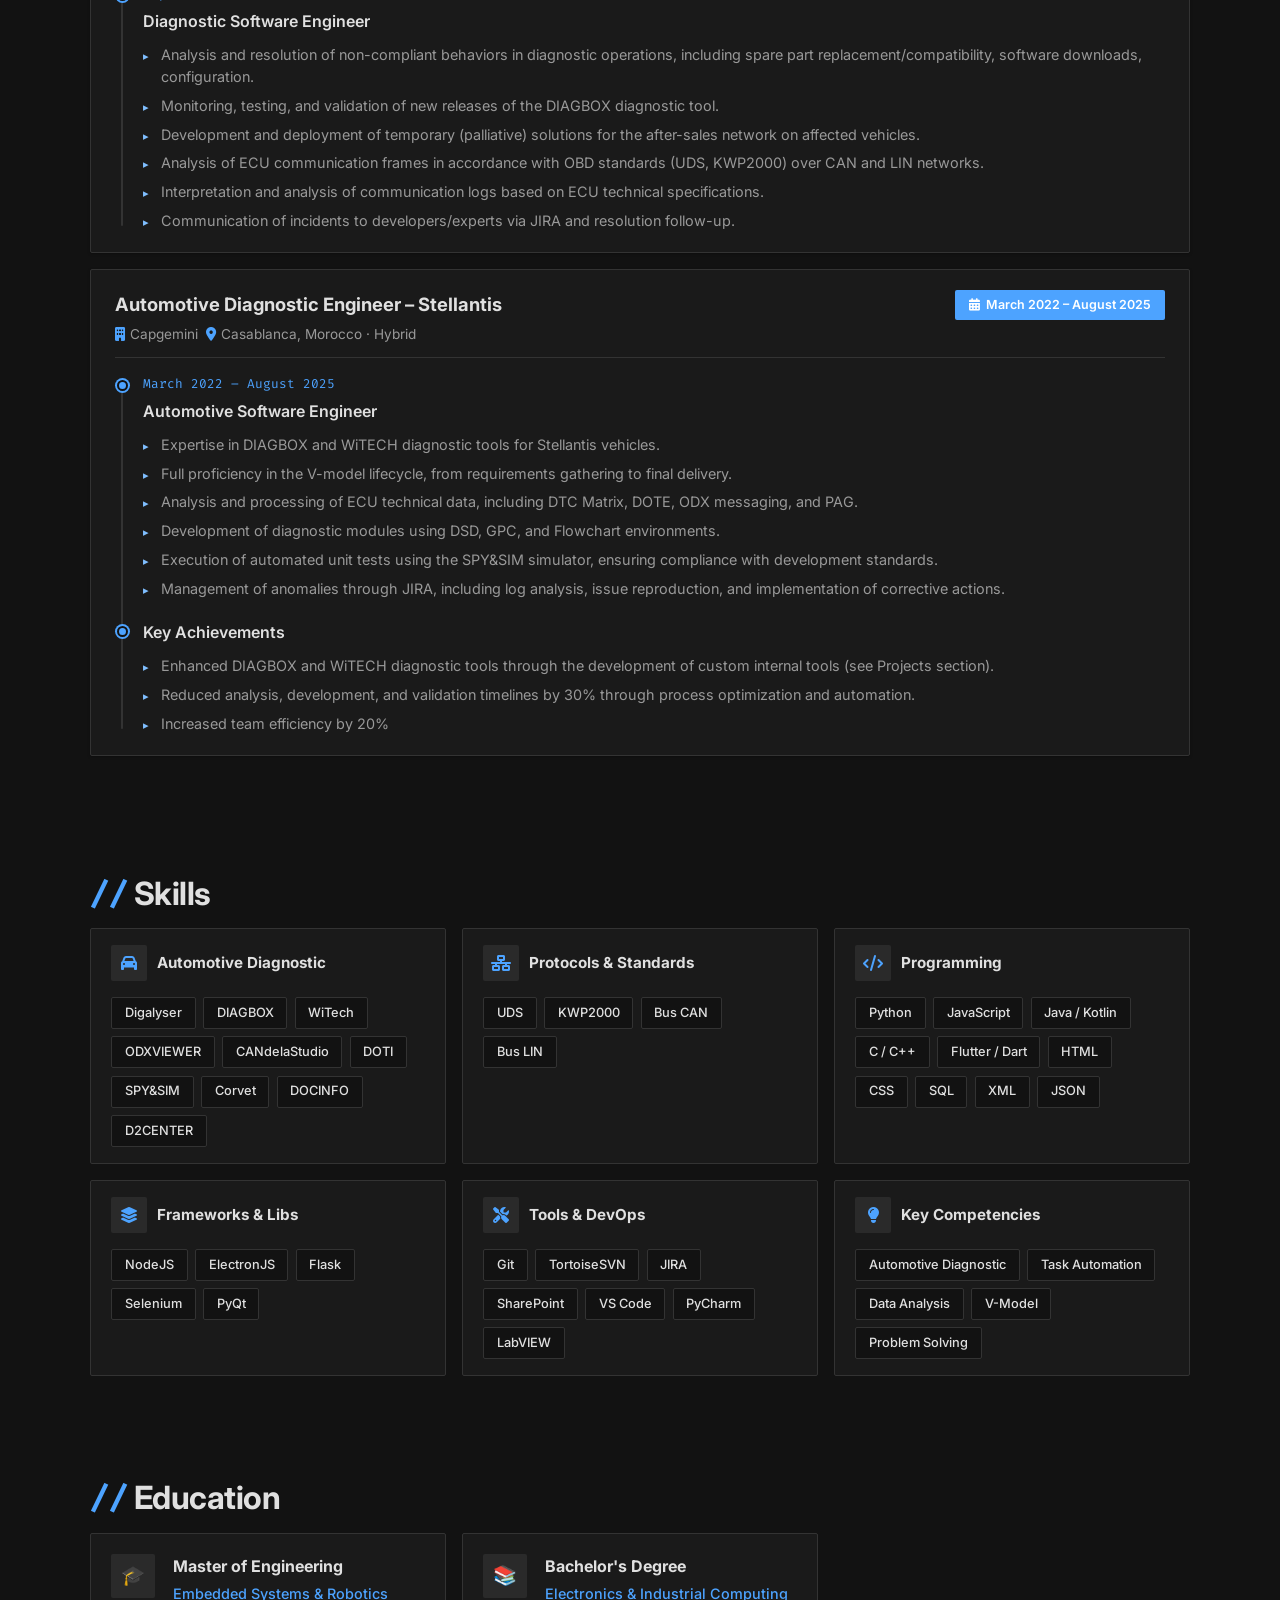
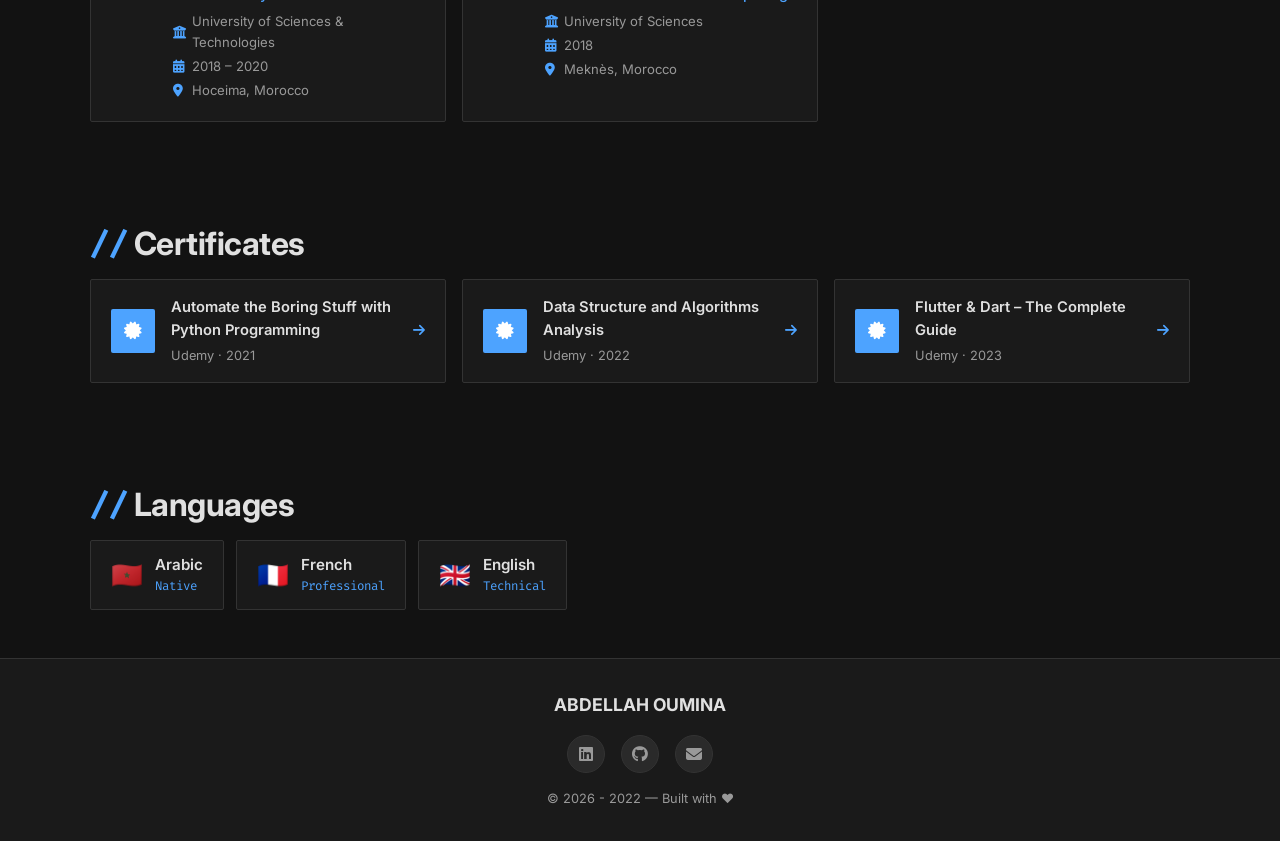
==== commit 4a59ba6d: "fix7" ====
--- a/index.html
+++ b/index.html
@@ -66,7 +66,7 @@
 
         <div class="hero-intro reveal" style="margin-bottom: 2rem;">
           <h3 class="section-title" style="font-size: 1.15rem; margin-bottom: 0.5rem; color: var(--text);"><span
-              class="accent">//</span> Introduction</h3>
+              class="accent">//</span> About Me</h3>
           <p id="about-text" class="about-text"></p>
         </div>
 
--- a/styles.css
+++ b/styles.css
@@ -1154,7 +1154,7 @@
   position: fixed;
   inset: 0;
   z-index: 1100;
-  background: rgba(0, 0, 0, .94);
+  background: var(--surface);
   backdrop-filter: blur(10px);
   -webkit-backdrop-filter: blur(10px);
   display: flex;
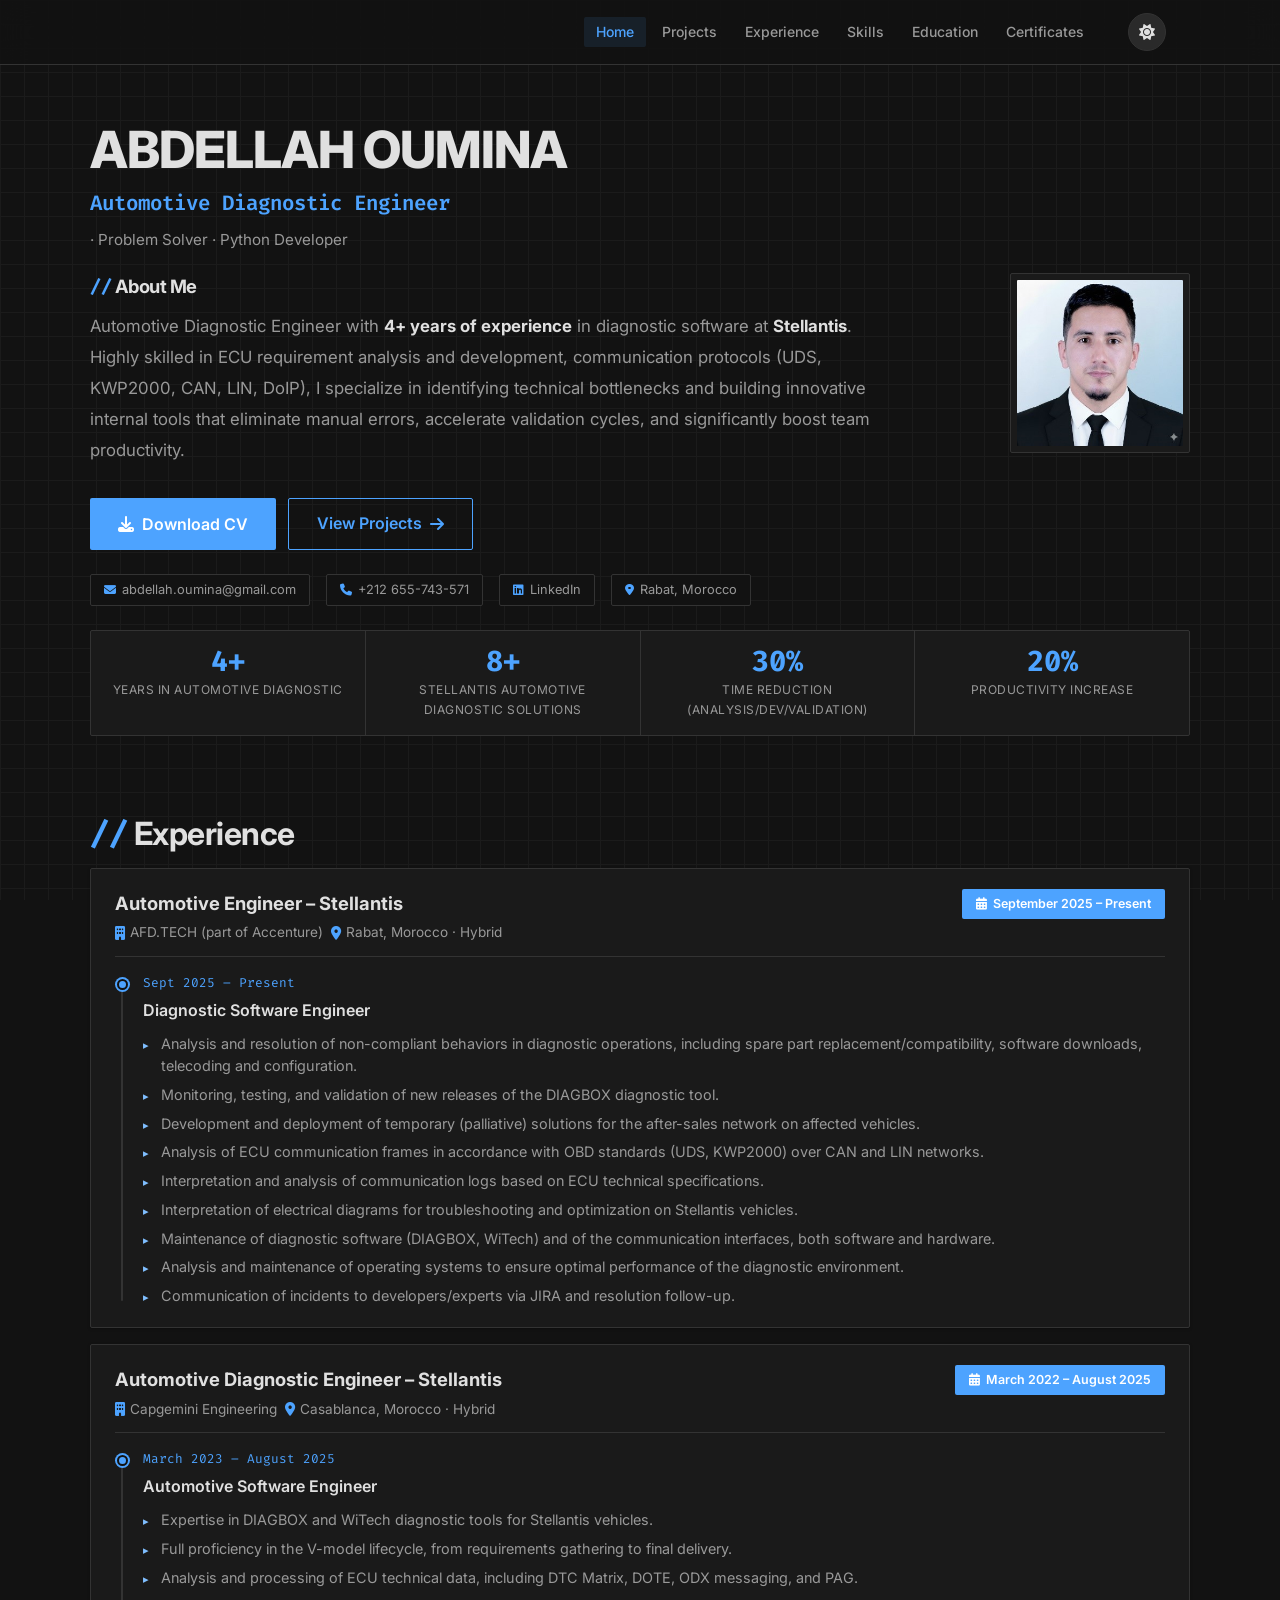
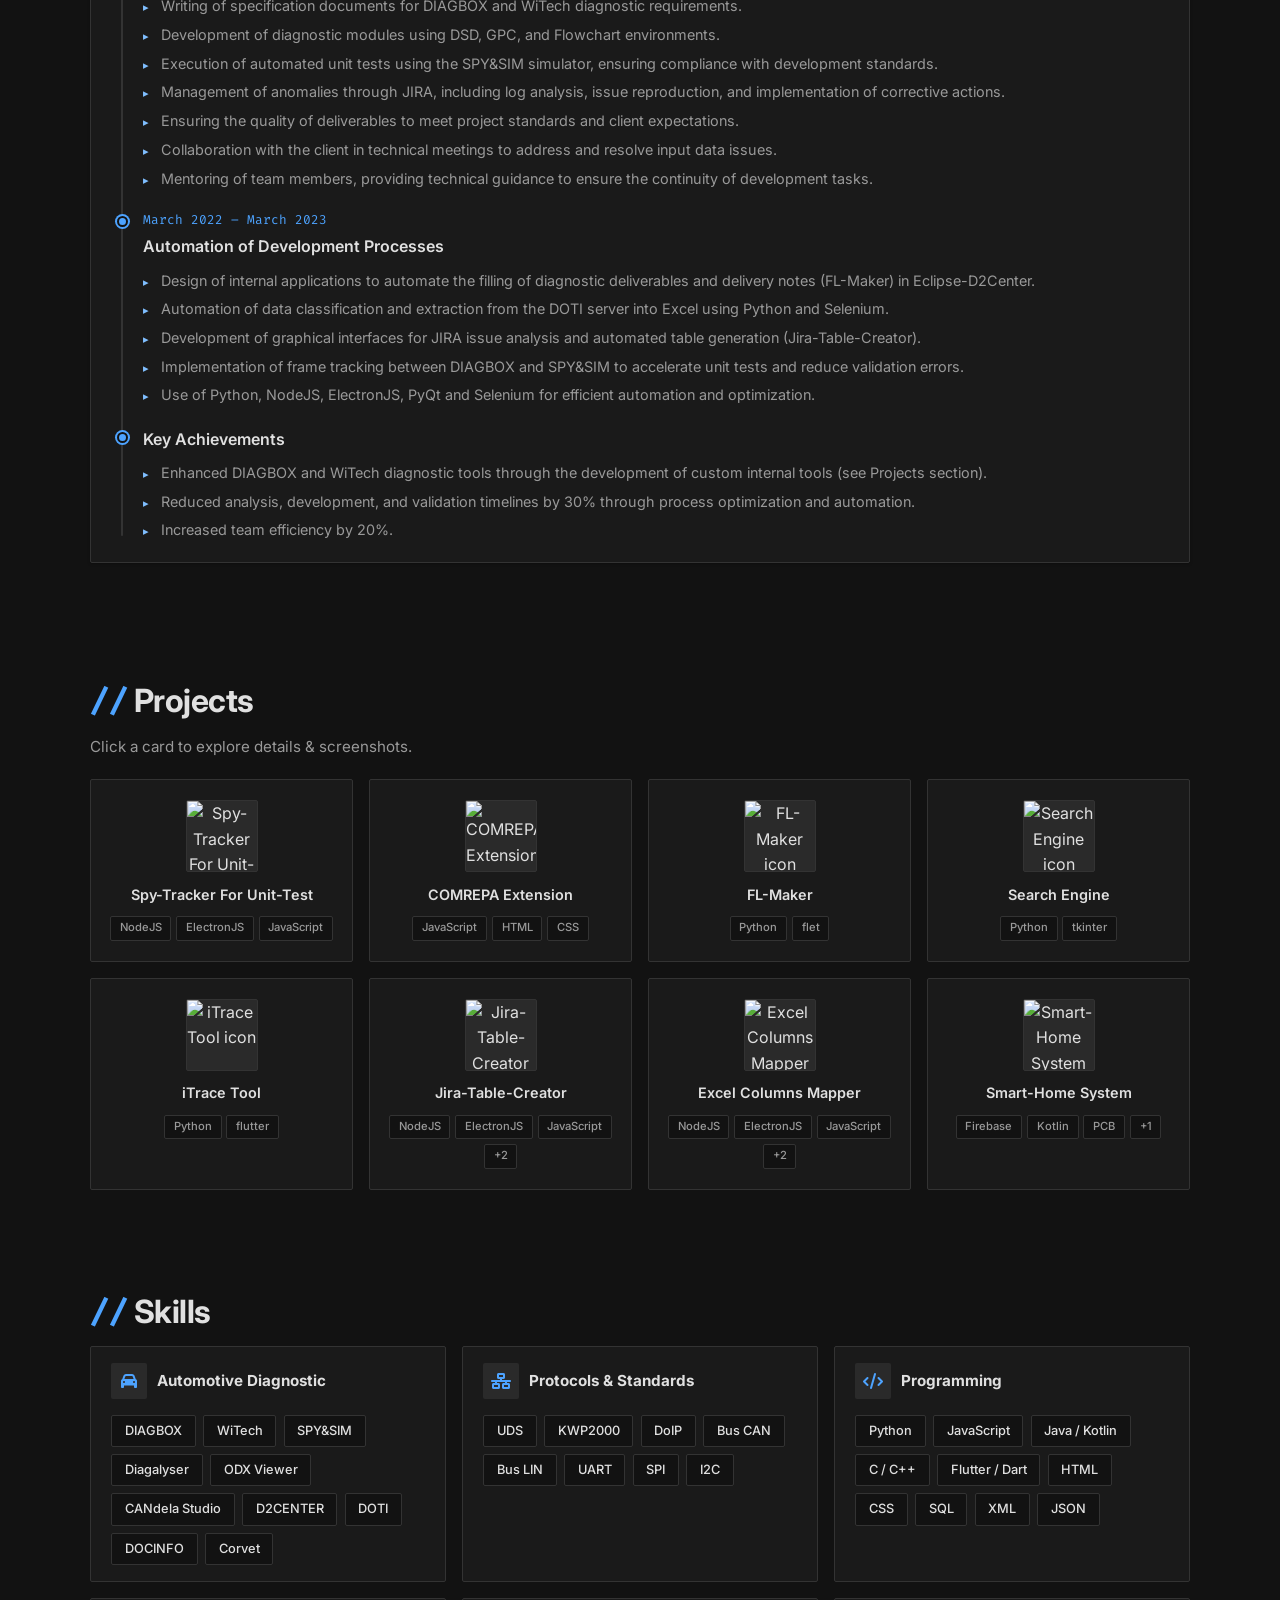
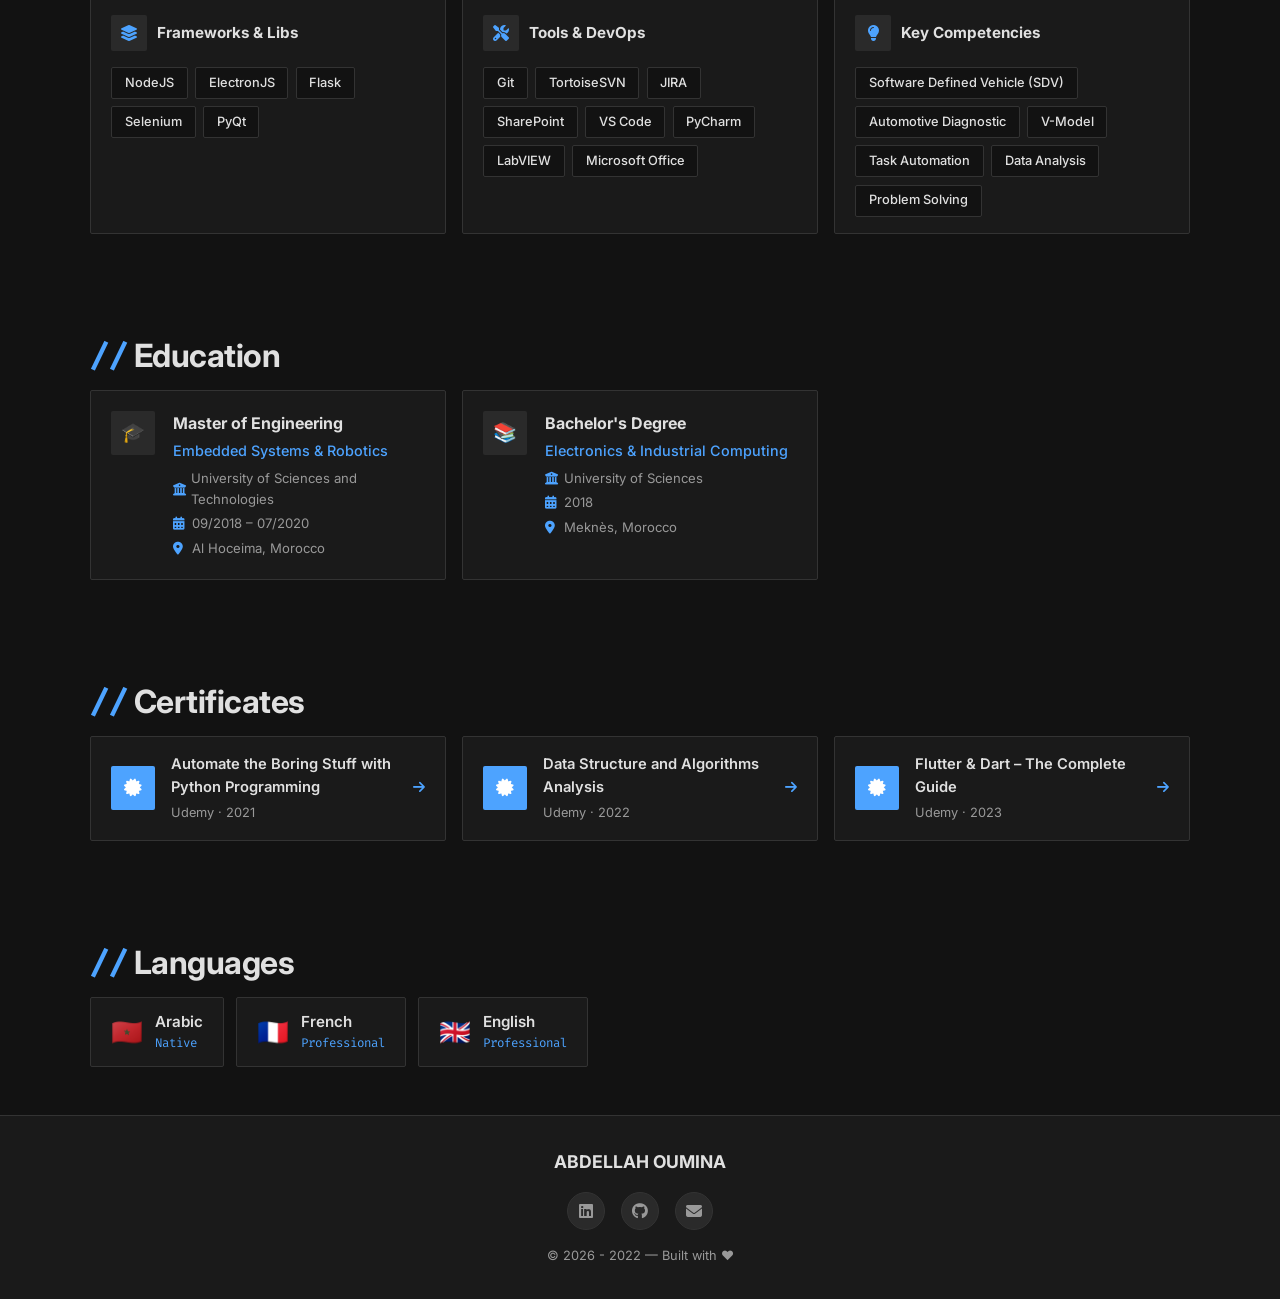
==== commit b9fc24b8: "CHANGE POSTION PROJECTS" ====
--- a/index.html
+++ b/index.html
@@ -88,6 +88,15 @@
     <div id="hero-stats" class="hero-stats-bar"></div>
   </section>
 
+
+
+  <!-- ── Experience ─────────────────────────────────────── -->
+  <section id="experience" class="section" aria-label="Professional Experience">
+    <div class="section-inner">
+      <h2 class="section-title"><span class="accent">//</span> Experience</h2>
+      <div id="experience-container"></div>
+    </div>
+  </section>
   <!-- ── Projects ───────────────────────────────────────── -->
   <section id="projects" class="section" aria-label="Projects">
     <div class="section-inner">
@@ -96,15 +105,6 @@
       <div id="projects-grid" class="projects-grid"></div>
     </div>
   </section>
-
-  <!-- ── Experience ─────────────────────────────────────── -->
-  <section id="experience" class="section" aria-label="Professional Experience">
-    <div class="section-inner">
-      <h2 class="section-title"><span class="accent">//</span> Experience</h2>
-      <div id="experience-container"></div>
-    </div>
-  </section>
-
   <!-- ── Skills ─────────────────────────────────────────── -->
   <section id="skills" class="section" aria-label="Skills">
     <div class="section-inner">
